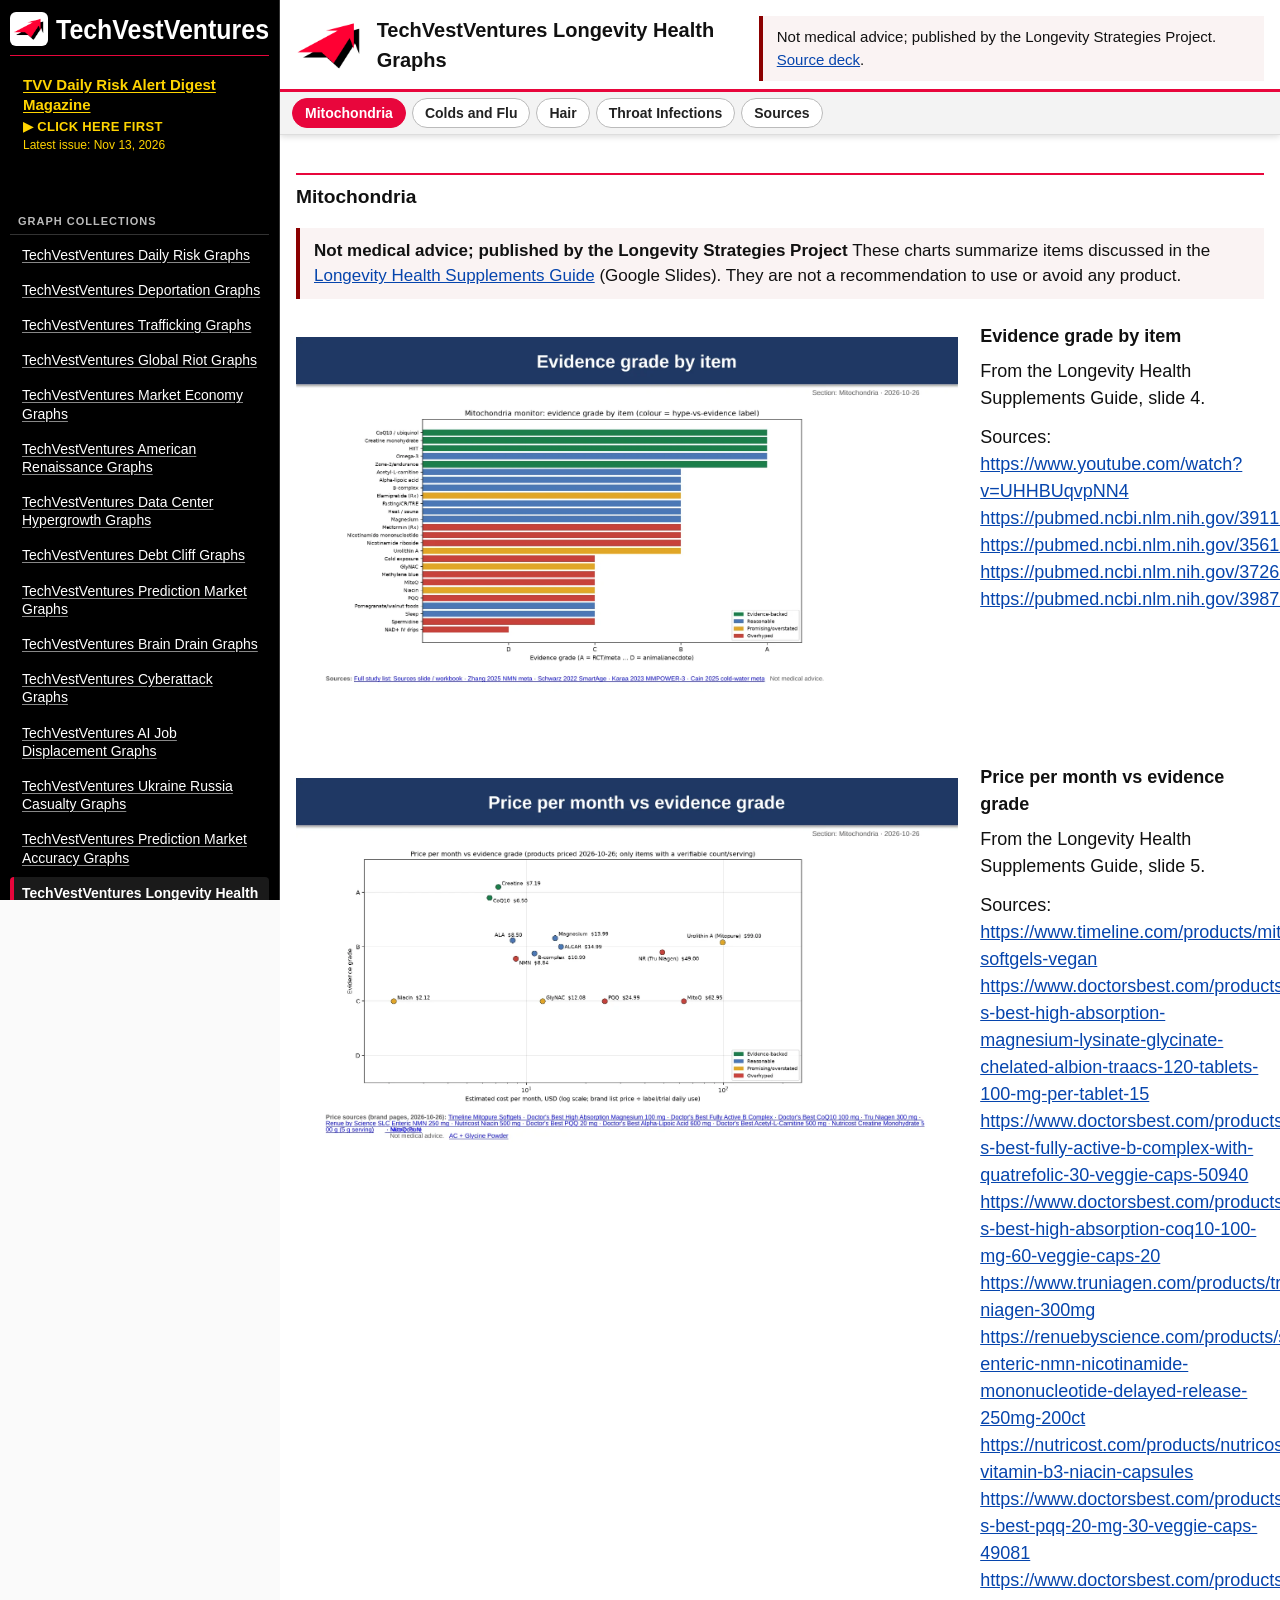
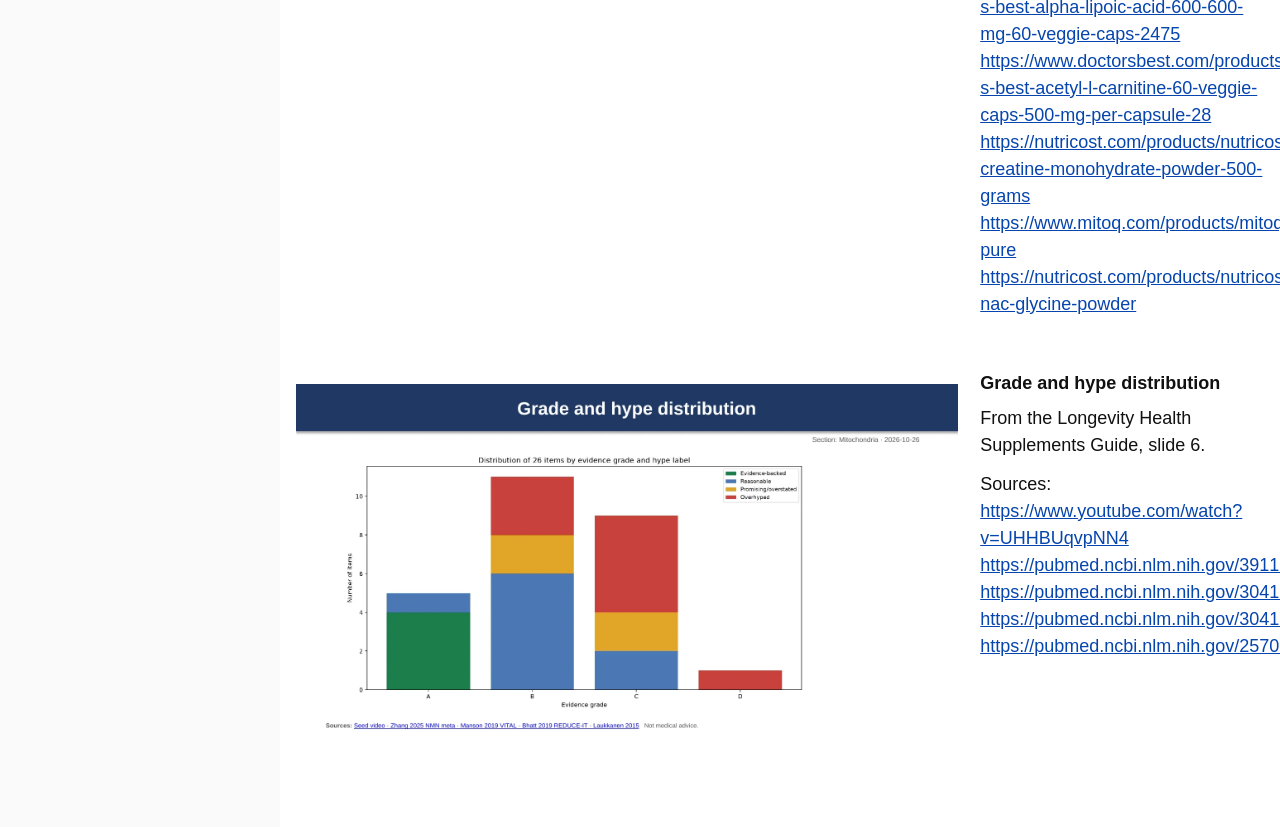
==== index.html @ 50a78c83 "Longevity Health Graphs: Mitochondria, Colds and Flu, Hair, Throat Infections (12 charts, Nov 13 202" ====
<!doctype html><html lang="en"><head><meta charset="utf-8"><meta name="viewport" content="width=device-width,initial-scale=1"><title>TechVestVentures Longevity Health Graphs</title><link rel="stylesheet" href="assets/style.css"></head><body><nav id="tvvnav" aria-label="TechVestVentures sites"><details open><summary><span class="mark"><img src="[data-uri]" alt="TechVest logo"></span><svg class="word" viewBox="0 0 214 32" preserveAspectRatio="xMinYMid meet" role="img" aria-label="TechVestVentures"><text x="0" y="26" textLength="214" lengthAdjust="spacingAndGlyphs" font-family="Arial,Helvetica,sans-serif" font-weight="700" font-size="28" fill="#fff">TechVestVentures</text></svg></summary><a class="mag" href="https://atlantean2.github.io/tvv-daily-risk-alert-digest/"><span class="t">TVV Daily Risk Alert Digest Magazine</span><span class="cta">&#9654; click here first</span><span class="sub">Latest issue: Nov 13, 2026</span></a><div class="sp2" aria-hidden="true"></div><div class="grp">Graph Collections</div><a href="https://atlantean2.github.io/tvv-daily-risk-graphs/">TechVestVentures Daily Risk Graphs</a><a href="https://atlantean2.github.io/tvv-deportation-graphs/">TechVestVentures Deportation Graphs</a><a href="https://atlantean2.github.io/tvv-trafficking-graphs/">TechVestVentures Trafficking Graphs</a><a href="https://atlantean2.github.io/tvv-global-riot-graphs/">TechVestVentures Global Riot Graphs</a><a href="https://atlantean2.github.io/tvv-market-economy-graphs/">TechVestVentures Market Economy Graphs</a><a href="https://atlantean2.github.io/tvv-american-renaissance-graphs/">TechVestVentures American Renaissance Graphs</a><a href="https://atlantean2.github.io/tvv-data-center-hypergrowth-graphs/">TechVestVentures Data Center Hypergrowth Graphs</a><a href="https://atlantean2.github.io/tvv-debt-cliff-graphs/">TechVestVentures Debt Cliff Graphs</a><a href="https://atlantean2.github.io/tvv-prediction-market-graphs/">TechVestVentures Prediction Market Graphs</a><a href="https://atlantean2.github.io/tvv-brain-drain-graphs/">TechVestVentures Brain Drain Graphs</a><a href="https://atlantean2.github.io/tvv-cyberattack-graphs/">TechVestVentures Cyberattack Graphs</a><a href="https://atlantean2.github.io/tvv-ai-job-displacement-graphs/">TechVestVentures AI Job Displacement Graphs</a><a href="https://atlantean2.github.io/tvv-ukraine-russia-casualty-graphs/">TechVestVentures Ukraine Russia Casualty Graphs</a><a href="https://atlantean2.github.io/tvv-prediction-market-accuracy-graphs/">TechVestVentures Prediction Market Accuracy Graphs</a><a class="cur" href="https://atlantean2.github.io/tvv-longevity-health-graphs/" aria-current="page">TechVestVentures Longevity Health Graphs</a><div class="sp5" aria-hidden="true"></div><div class="grp gold">Essays</div><a class="ess" href="https://atlantean2.github.io/tvv-daily-risk-alert-digest/essays/ai-job-displacement.html">AI Job Displacement</a><a class="ess" href="https://atlantean2.github.io/tvv-daily-risk-alert-digest/essays/prediction-markets.html">Prediction Markets</a><a class="ess" href="https://atlantean2.github.io/tvv-daily-risk-alert-digest/essays/ukraine-russia-casualty-claims.html">Ukraine vs Russia: Casualty Claims</a></details></nav><script>(function(){var d=document.querySelector('#tvvnav details');function f(){if(innerWidth>900)d.open=true}f();addEventListener('resize',f)})()</script><div id="top"><header><img src="assets/logo.png" alt="TVV logo"><h1>TechVestVentures Longevity Health Graphs</h1><p class="notice">Not medical advice; published by the Longevity Strategies Project. <a href="https://docs.google.com/presentation/d/1luWb64cNdOh-oY6yIQwZWTZ6tVYXsN3X/edit">Source deck</a>.</p></header><nav id="tabs" role="tablist" aria-label="Sections"><button role="tab" data-d="mitochondria" aria-selected="false">Mitochondria</button><button role="tab" data-d="colds-flu" aria-selected="false">Colds and Flu</button><button role="tab" data-d="hair" aria-selected="false">Hair</button><button role="tab" data-d="throat-infections" aria-selected="false">Throat Infections</button><button role="tab" data-d="sources" aria-selected="false">Sources</button></nav></div><main id="content"></main><script>const tabs=[...document.querySelectorAll('#tabs button')],m=document.getElementById('content'),ds=tabs.map(t=>t.dataset.d);
async function show(d){if(!ds.includes(d))d=ds[0];tabs.forEach(t=>t.setAttribute('aria-selected',t.dataset.d==d));
document.querySelector(`#tabs [data-d="${d}"]`).scrollIntoView({inline:'nearest',block:'nearest'});
m.innerHTML='<p>Loading…</p>';try{const r=await fetch('issues/'+d+'.html',{cache:'no-cache'});const doc=new DOMParser().parseFromString(await r.text(),'text/html');
const c=doc.querySelector('#issue');c.querySelectorAll('img').forEach(i=>i.setAttribute('src','issues/'+i.getAttribute('src')));
c.querySelectorAll('a[href]').forEach(a=>{const h=a.getAttribute('href');if(!/^(https?:|#)/.test(h))a.setAttribute('href','issues/'+h);if(/^http/.test(h)){a.target='_blank';a.rel='noopener'}});m.innerHTML=c.innerHTML;document.title=TT+' — '+(tabs.find(t=>t.dataset.d==d).textContent);window.scrollTo(0,0)}
catch(e){m.innerHTML='<p>Could not load '+d+'.</p>'}}
const TT=document.title;tabs.forEach(t=>t.onclick=()=>{location.hash=t.dataset.d});
addEventListener('hashchange',()=>show(location.hash.slice(1)));show(location.hash.slice(1));</script></body></html>
---- assets/style.css ----
body{margin:0;font:16px/1.5 Arial,Helvetica,sans-serif;color:#111;background:#fafafa}
#top{position:sticky;top:0;z-index:9;background:#fff;box-shadow:0 2px 6px #0002}
header{border-bottom:3px solid #e8063c;display:flex;align-items:center;gap:14px;padding:8px 16px}
header img{height:56px}header h1{font-size:1.25rem;margin:0}
#tabs{display:flex;gap:6px;overflow-x:auto;white-space:nowrap;padding:6px 12px;background:#f3f3f3;border-bottom:1px solid #ddd;-webkit-overflow-scrolling:touch}
#tabs button{flex:0 0 auto;font:600 14px Arial,sans-serif;padding:6px 12px;border:1px solid #bbb;border-radius:16px;background:#fff;color:#222;cursor:pointer}
#tabs button[aria-selected=true]{background:#e8063c;border-color:#e8063c;color:#fff}
main{max-width:1040px;margin:0 auto;padding:16px;background:#fff}
main img{width:100%;max-width:1000px;height:auto;display:block;margin:14px auto}
a{color:#0645ad;text-decoration:underline}h2{border-top:2px solid #e8063c;padding-top:8px;margin-top:22px;font-size:1.2rem;font-weight:700;scroll-margin-top:130px}
h2.priority-summary{border-top:2px solid #C9A227;text-align:center;font-size:1.25rem;margin-top:28px}
table.priority-summary{width:100%;border-collapse:collapse;margin:8px 0 20px;font-size:10.5pt}
table.priority-summary th,table.priority-summary td{vertical-align:top;padding:2px 10px 2px 0;text-align:left;font-weight:400}
table.priority-summary thead th{font-weight:700}
table.priority-summary tbody th{font-weight:700;color:#B91C1C;white-space:nowrap;width:1.2in}
main table{width:100%;border-collapse:collapse}main td{display:block;width:100%;padding:0}main td:empty{display:none}
ul.items{margin-left:24px;padding-left:1.1em}
.action-box{border:3px solid #e8063c;padding:10px 14px;margin:20px 0}a.risk-center{font-weight:700;color:#C00000}.rc-header{font-size:.9rem;color:#1a1a1a;border-bottom:2px solid #C9A227;padding-bottom:6px;margin:0 0 12px}ul.items li{margin:6px 0}
@media(max-width:600px){header img{height:40px}header h1{font-size:1rem}}
figure.g{margin:0 0 28px;padding:0}figure.g figcaption{font-size:15px;margin:4px 6px}figure.g .t{font-weight:700}
figure.g .s{font-size:14px;word-break:break-all}ul.src li{margin:4px 0;word-break:break-all}
figure.g{display:grid;grid-template-columns:minmax(0,7fr) minmax(260px,3fr);gap:22px;align-items:start;margin:0 0 40px}
figure.g img{width:100%;height:auto;max-width:none}
figure.g figcaption{font-size:18px;line-height:1.5;margin:0}figure.g figcaption p{margin:0 0 12px}
figure.g figcaption .t{font-weight:700;display:block;margin-bottom:8px}
.notice{border-left:4px solid #8B0000;background:#faf3f3;padding:10px 14px;margin:0 0 24px;font-size:17px;line-height:1.5}
header .notice{margin:8px 0 0;font-size:15px;max-width:52rem}
@media(max-width:1100px){figure.g{grid-template-columns:1fr}}

#tvvnav{position:fixed;left:0;top:0;bottom:0;width:280px;box-sizing:border-box;padding:12px 10px;background:#000;color:#fff;border-right:1px solid #333;font-family:Arial,Helvetica,sans-serif;overflow-y:auto;z-index:20}
#tvvnav summary{list-style:none;cursor:default;display:flex;align-items:center;gap:8px;border-bottom:1px solid #e8063c;padding-bottom:9px;margin-bottom:10px}
#tvvnav summary::-webkit-details-marker{display:none}
#tvvnav .mark{flex:0 0 auto;width:38px;height:34px;background:#fff;border-radius:6px;display:flex;align-items:center;justify-content:center}
#tvvnav .mark img{width:32px;height:auto;display:block}
#tvvnav .word{flex:1 1 auto;min-width:0;height:32px;display:block}
#tvvnav a,#tvvnav span.soon{display:block;font-size:14px;padding:7px 8px;margin:3px 0;border-radius:4px;line-height:1.3;border-left:4px solid transparent}
#tvvnav a{color:#fff;text-decoration:underline;text-decoration-color:#888;text-underline-offset:2px}
#tvvnav a:hover,#tvvnav a:focus{background:#222;text-decoration-color:#fff}
#tvvnav a.cur{font-weight:700;border-left-color:#e8063c;background:#1a1a1a}
#tvvnav span.soon{color:#888;font-style:italic}
#tvvnav a.mag{background:#ffd400;color:#000;font-weight:700;font-size:15px;text-decoration:none;border-left:4px solid #ffd400;padding:9px 9px 8px;margin-bottom:10px}
#tvvnav a.mag:hover,#tvvnav a.mag:focus{background:#ffe766}
#tvvnav a.mag.cur{border-left-color:#e8063c}
#tvvnav a.mag .t{text-decoration:underline;text-underline-offset:2px}
#tvvnav a.mag .cta{display:block;margin-top:5px;font-size:13px;font-weight:700;text-transform:uppercase;letter-spacing:.3px}
#tvvnav a.mag .sub{display:block;font-size:12px;font-weight:400;margin-top:2px}
#tvvnav a.mag:not(.cur){background:transparent;color:#ffd400;border-left:4px solid transparent}
#tvvnav a.mag:not(.cur):hover,#tvvnav a.mag:not(.cur):focus{background:#1a1a1a}
#tvvnav .sp2{height:2.6em}#tvvnav .sp5{height:6.5em}
#tvvnav .grp{font-size:11px;font-weight:700;letter-spacing:1px;text-transform:uppercase;color:#bbb;padding:0 8px 4px;margin:0 0 4px;border-bottom:1px solid #333}
#tvvnav .grp.gold{color:#ffd400;border-bottom-color:#5a4b00}
#tvvnav a.ess{color:#ffd400;font-weight:700;text-decoration-color:#8a7300}
#tvvnav a.ess:hover,#tvvnav a.ess:focus{background:#1a1a1a;text-decoration-color:#ffd400}
#tvvnav a.ess.cur{background:#ffd400;color:#000;border-left-color:#e8063c;text-decoration:none}
body{padding-left:280px}
@media(max-width:900px){body{padding-left:0}#tvvnav{position:static;width:auto;border-right:0;border-bottom:2px solid #e8063c;padding:8px 12px}
#tvvnav summary{cursor:pointer;margin:0;border:0;padding:2px 0}#tvvnav .word{max-width:250px}
#tvvnav summary::after{content:"\2630";color:#fff;font-size:22px;margin-left:auto;padding-left:8px}}
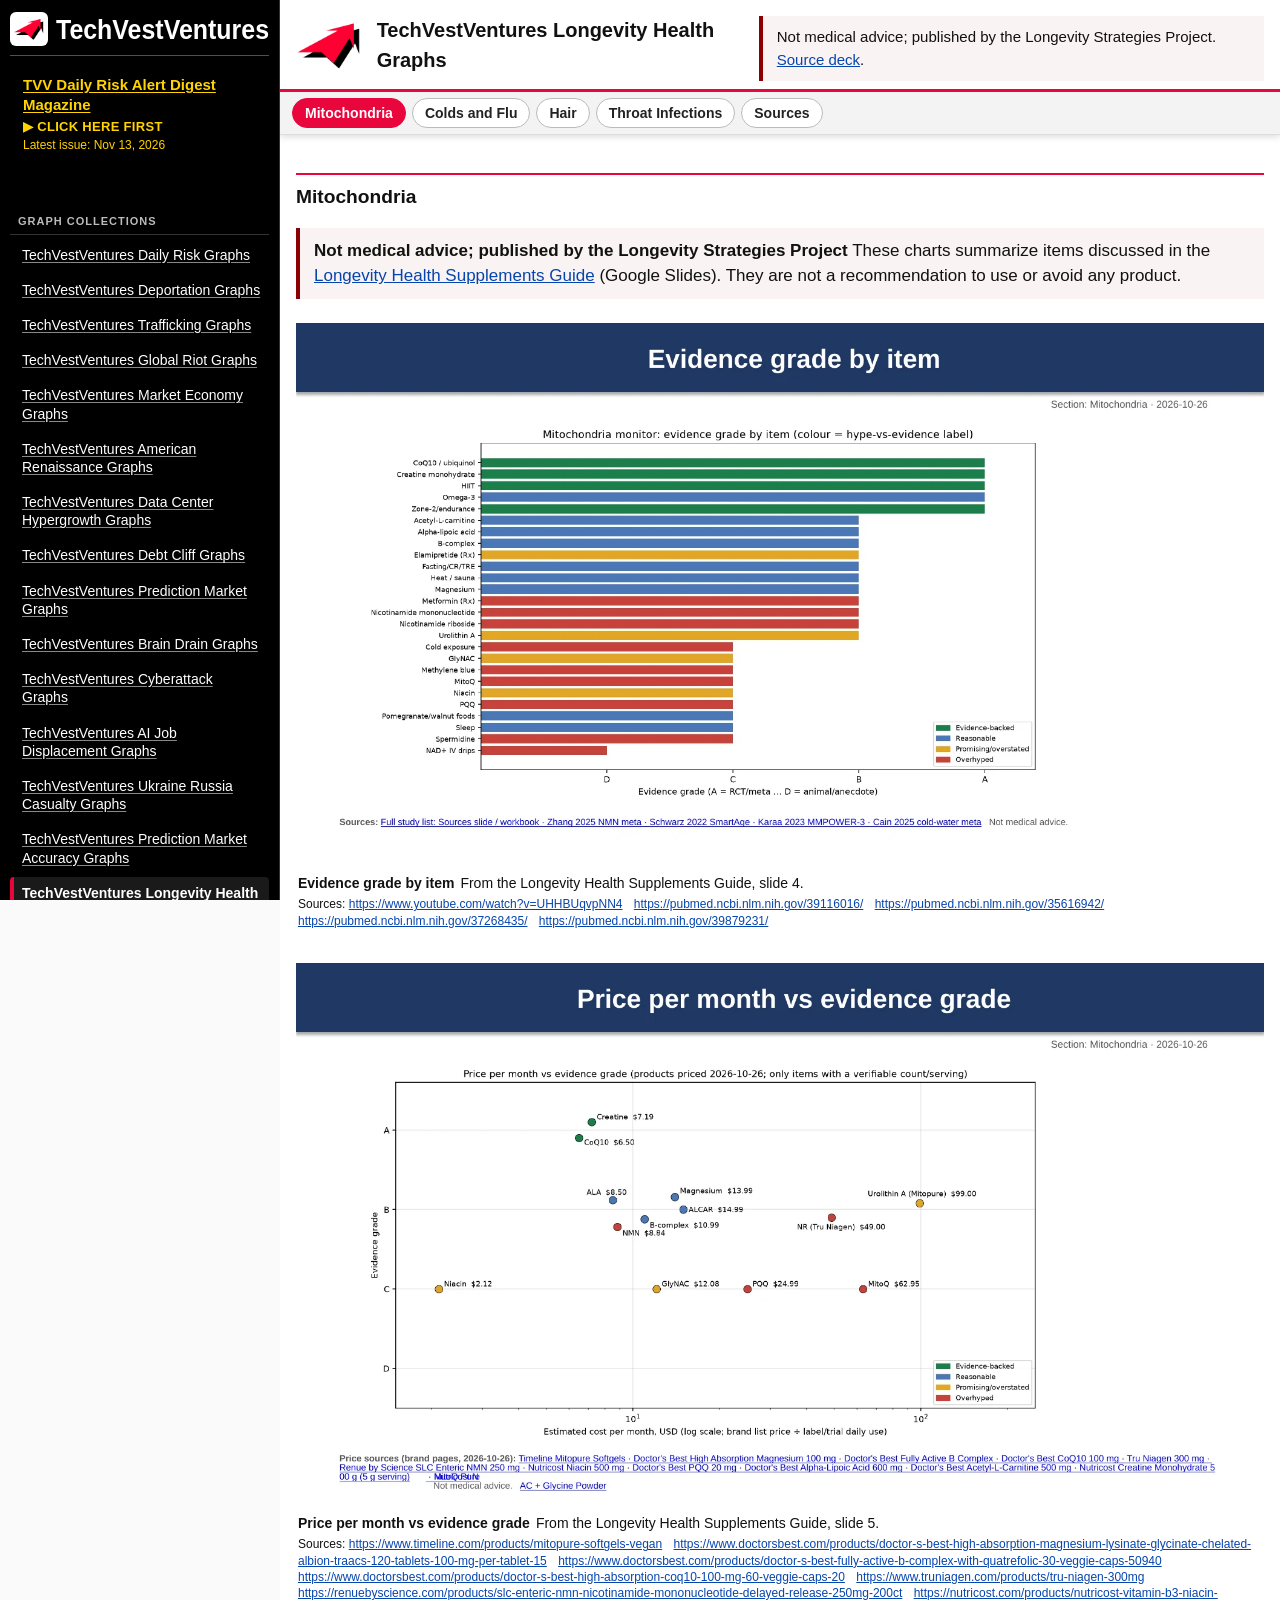
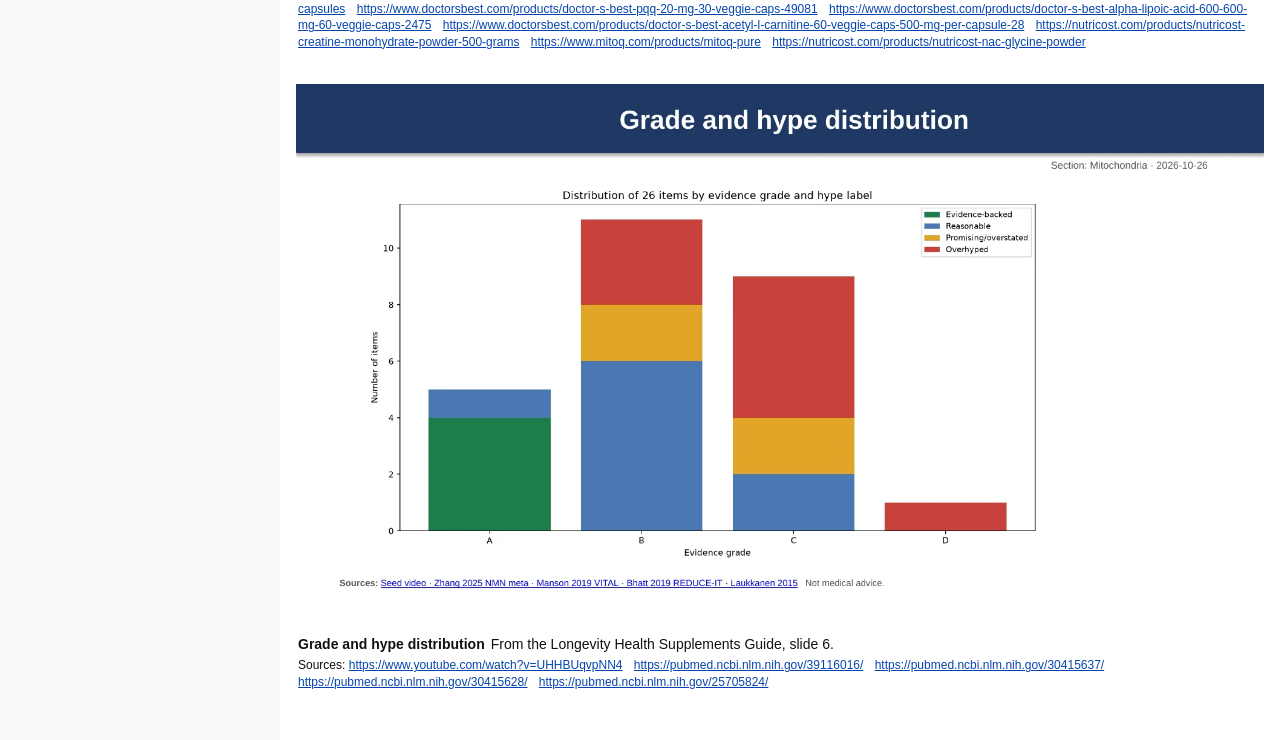
==== commit 536d4846: "Graphs: full-width, sources below in small text, click-to-enlarge lightbox" ====
--- a/index.html
+++ b/index.html
@@ -1,4 +1,4 @@
-<!doctype html><html lang="en"><head><meta charset="utf-8"><meta name="viewport" content="width=device-width,initial-scale=1"><title>TechVestVentures Longevity Health Graphs</title><link rel="stylesheet" href="assets/style.css"></head><body><nav id="tvvnav" aria-label="TechVestVentures sites"><details open><summary><span class="mark"><img src="[data-uri]" alt="TechVest logo"></span><svg class="word" viewBox="0 0 214 32" preserveAspectRatio="xMinYMid meet" role="img" aria-label="TechVestVentures"><text x="0" y="26" textLength="214" lengthAdjust="spacingAndGlyphs" font-family="Arial,Helvetica,sans-serif" font-weight="700" font-size="28" fill="#fff">TechVestVentures</text></svg></summary><a class="mag" href="https://atlantean2.github.io/tvv-daily-risk-alert-digest/"><span class="t">TVV Daily Risk Alert Digest Magazine</span><span class="cta">&#9654; click here first</span><span class="sub">Latest issue: Nov 13, 2026</span></a><div class="sp2" aria-hidden="true"></div><div class="grp">Graph Collections</div><a href="https://atlantean2.github.io/tvv-daily-risk-graphs/">TechVestVentures Daily Risk Graphs</a><a href="https://atlantean2.github.io/tvv-deportation-graphs/">TechVestVentures Deportation Graphs</a><a href="https://atlantean2.github.io/tvv-trafficking-graphs/">TechVestVentures Trafficking Graphs</a><a href="https://atlantean2.github.io/tvv-global-riot-graphs/">TechVestVentures Global Riot Graphs</a><a href="https://atlantean2.github.io/tvv-market-economy-graphs/">TechVestVentures Market Economy Graphs</a><a href="https://atlantean2.github.io/tvv-american-renaissance-graphs/">TechVestVentures American Renaissance Graphs</a><a href="https://atlantean2.github.io/tvv-data-center-hypergrowth-graphs/">TechVestVentures Data Center Hypergrowth Graphs</a><a href="https://atlantean2.github.io/tvv-debt-cliff-graphs/">TechVestVentures Debt Cliff Graphs</a><a href="https://atlantean2.github.io/tvv-prediction-market-graphs/">TechVestVentures Prediction Market Graphs</a><a href="https://atlantean2.github.io/tvv-brain-drain-graphs/">TechVestVentures Brain Drain Graphs</a><a href="https://atlantean2.github.io/tvv-cyberattack-graphs/">TechVestVentures Cyberattack Graphs</a><a href="https://atlantean2.github.io/tvv-ai-job-displacement-graphs/">TechVestVentures AI Job Displacement Graphs</a><a href="https://atlantean2.github.io/tvv-ukraine-russia-casualty-graphs/">TechVestVentures Ukraine Russia Casualty Graphs</a><a href="https://atlantean2.github.io/tvv-prediction-market-accuracy-graphs/">TechVestVentures Prediction Market Accuracy Graphs</a><a class="cur" href="https://atlantean2.github.io/tvv-longevity-health-graphs/" aria-current="page">TechVestVentures Longevity Health Graphs</a><div class="sp5" aria-hidden="true"></div><div class="grp gold">Essays</div><a class="ess" href="https://atlantean2.github.io/tvv-daily-risk-alert-digest/essays/ai-job-displacement.html">AI Job Displacement</a><a class="ess" href="https://atlantean2.github.io/tvv-daily-risk-alert-digest/essays/prediction-markets.html">Prediction Markets</a><a class="ess" href="https://atlantean2.github.io/tvv-daily-risk-alert-digest/essays/ukraine-russia-casualty-claims.html">Ukraine vs Russia: Casualty Claims</a></details></nav><script>(function(){var d=document.querySelector('#tvvnav details');function f(){if(innerWidth>900)d.open=true}f();addEventListener('resize',f)})()</script><div id="top"><header><img src="assets/logo.png" alt="TVV logo"><h1>TechVestVentures Longevity Health Graphs</h1><p class="notice">Not medical advice; published by the Longevity Strategies Project. <a href="https://docs.google.com/presentation/d/1luWb64cNdOh-oY6yIQwZWTZ6tVYXsN3X/edit">Source deck</a>.</p></header><nav id="tabs" role="tablist" aria-label="Sections"><button role="tab" data-d="mitochondria" aria-selected="false">Mitochondria</button><button role="tab" data-d="colds-flu" aria-selected="false">Colds and Flu</button><button role="tab" data-d="hair" aria-selected="false">Hair</button><button role="tab" data-d="throat-infections" aria-selected="false">Throat Infections</button><button role="tab" data-d="sources" aria-selected="false">Sources</button></nav></div><main id="content"></main><script>const tabs=[...document.querySelectorAll('#tabs button')],m=document.getElementById('content'),ds=tabs.map(t=>t.dataset.d);
+<!doctype html><html lang="en"><head><meta charset="utf-8"><meta name="viewport" content="width=device-width,initial-scale=1"><title>TechVestVentures Longevity Health Graphs</title><link rel="icon" href="assets/favicon.svg" type="image/svg+xml"><link rel="icon" href="assets/favicon-32.png" sizes="32x32" type="image/png"><link rel="apple-touch-icon" href="assets/apple-touch-icon.png"><link rel="stylesheet" href="assets/style.css"></head><body><nav id="tvvnav" aria-label="TechVestVentures sites"><details open><summary><span class="mark"><img src="[data-uri]" alt="TechVest logo"></span><svg class="word" viewBox="0 0 214 32" preserveAspectRatio="xMinYMid meet" role="img" aria-label="TechVestVentures"><text x="0" y="26" textLength="214" lengthAdjust="spacingAndGlyphs" font-family="Arial,Helvetica,sans-serif" font-weight="700" font-size="28" fill="#fff">TechVestVentures</text></svg></summary><a class="mag" href="https://atlantean2.github.io/tvv-daily-risk-alert-digest/"><span class="t">TVV Daily Risk Alert Digest Magazine</span><span class="cta">&#9654; click here first</span><span class="sub">Latest issue: Nov 13, 2026</span></a><div class="sp2" aria-hidden="true"></div><div class="grp">Graph Collections</div><a href="https://atlantean2.github.io/tvv-daily-risk-graphs/">TechVestVentures Daily Risk Graphs</a><a href="https://atlantean2.github.io/tvv-deportation-graphs/">TechVestVentures Deportation Graphs</a><a href="https://atlantean2.github.io/tvv-trafficking-graphs/">TechVestVentures Trafficking Graphs</a><a href="https://atlantean2.github.io/tvv-global-riot-graphs/">TechVestVentures Global Riot Graphs</a><a href="https://atlantean2.github.io/tvv-market-economy-graphs/">TechVestVentures Market Economy Graphs</a><a href="https://atlantean2.github.io/tvv-american-renaissance-graphs/">TechVestVentures American Renaissance Graphs</a><a href="https://atlantean2.github.io/tvv-data-center-hypergrowth-graphs/">TechVestVentures Data Center Hypergrowth Graphs</a><a href="https://atlantean2.github.io/tvv-debt-cliff-graphs/">TechVestVentures Debt Cliff Graphs</a><a href="https://atlantean2.github.io/tvv-prediction-market-graphs/">TechVestVentures Prediction Market Graphs</a><a href="https://atlantean2.github.io/tvv-brain-drain-graphs/">TechVestVentures Brain Drain Graphs</a><a href="https://atlantean2.github.io/tvv-cyberattack-graphs/">TechVestVentures Cyberattack Graphs</a><a href="https://atlantean2.github.io/tvv-ai-job-displacement-graphs/">TechVestVentures AI Job Displacement Graphs</a><a href="https://atlantean2.github.io/tvv-ukraine-russia-casualty-graphs/">TechVestVentures Ukraine Russia Casualty Graphs</a><a href="https://atlantean2.github.io/tvv-prediction-market-accuracy-graphs/">TechVestVentures Prediction Market Accuracy Graphs</a><a class="cur" href="https://atlantean2.github.io/tvv-longevity-health-graphs/" aria-current="page">TechVestVentures Longevity Health Graphs</a><div class="sp5" aria-hidden="true"></div><div class="grp gold">Essays</div><a class="ess" href="https://atlantean2.github.io/tvv-daily-risk-alert-digest/essays/ai-job-displacement.html">AI Job Displacement</a><a class="ess" href="https://atlantean2.github.io/tvv-daily-risk-alert-digest/essays/prediction-markets.html">Prediction Markets</a><a class="ess" href="https://atlantean2.github.io/tvv-daily-risk-alert-digest/essays/ukraine-russia-casualty-claims.html">Ukraine vs Russia: Casualty Claims</a><div class="sp5" aria-hidden="true"></div><div class="grp teal">Longevity Watch</div><a class="lwd" href="https://atlantean2.github.io/tvv-longevity-watcher-digest/"><span class="t">Longevity Watch</span><span class="cta">&#9654; weekly digest</span><span class="sub">New issue every Friday</span></a></details></nav><script>(function(){var d=document.querySelector('#tvvnav details');function f(){if(innerWidth>900)d.open=true}f();addEventListener('resize',f)})()</script><div id="top"><header><img src="assets/logo.png" alt="TVV logo"><h1>TechVestVentures Longevity Health Graphs</h1><p class="notice">Not medical advice; published by the Longevity Strategies Project. <a href="https://docs.google.com/presentation/d/1luWb64cNdOh-oY6yIQwZWTZ6tVYXsN3X/edit">Source deck</a>.</p></header><nav id="tabs" role="tablist" aria-label="Sections"><button role="tab" data-d="mitochondria" aria-selected="false">Mitochondria</button><button role="tab" data-d="colds-flu" aria-selected="false">Colds and Flu</button><button role="tab" data-d="hair" aria-selected="false">Hair</button><button role="tab" data-d="throat-infections" aria-selected="false">Throat Infections</button><button role="tab" data-d="sources" aria-selected="false">Sources</button></nav></div><main id="content"></main><script>const tabs=[...document.querySelectorAll('#tabs button')],m=document.getElementById('content'),ds=tabs.map(t=>t.dataset.d);
 async function show(d){if(!ds.includes(d))d=ds[0];tabs.forEach(t=>t.setAttribute('aria-selected',t.dataset.d==d));
 document.querySelector(`#tabs [data-d="${d}"]`).scrollIntoView({inline:'nearest',block:'nearest'});
 m.innerHTML='<p>Loading…</p>';try{const r=await fetch('issues/'+d+'.html',{cache:'no-cache'});const doc=new DOMParser().parseFromString(await r.text(),'text/html');
@@ -6,4 +6,4 @@
 c.querySelectorAll('a[href]').forEach(a=>{const h=a.getAttribute('href');if(!/^(https?:|#)/.test(h))a.setAttribute('href','issues/'+h);if(/^http/.test(h)){a.target='_blank';a.rel='noopener'}});m.innerHTML=c.innerHTML;document.title=TT+' — '+(tabs.find(t=>t.dataset.d==d).textContent);window.scrollTo(0,0)}
 catch(e){m.innerHTML='<p>Could not load '+d+'.</p>'}}
 const TT=document.title;tabs.forEach(t=>t.onclick=()=>{location.hash=t.dataset.d});
-addEventListener('hashchange',()=>show(location.hash.slice(1)));show(location.hash.slice(1));</script></body></html>+addEventListener('hashchange',()=>show(location.hash.slice(1)));show(location.hash.slice(1));</script><div id="lb" role="dialog" aria-label="Enlarged graph"><img alt=""><span class="hint">Click or press Esc to close</span></div><script>(function(){var lb=document.getElementById('lb'),im=lb.querySelector('img');function close(){lb.classList.remove('on');im.removeAttribute('src')}document.addEventListener('click',function(e){var a=e.target.closest&&e.target.closest('a.zoom');if(a){e.preventDefault();im.src=a.href;im.alt=a.getAttribute('data-alt')||'';lb.classList.add('on');return}if(lb.classList.contains('on'))close()});document.addEventListener('keydown',function(e){if(e.key==='Escape')close()})})()</script></body></html>
--- a/assets/style.css
+++ b/assets/style.css
@@ -8,24 +8,32 @@
 main{max-width:1040px;margin:0 auto;padding:16px;background:#fff}
 main img{width:100%;max-width:1000px;height:auto;display:block;margin:14px auto}
 a{color:#0645ad;text-decoration:underline}h2{border-top:2px solid #e8063c;padding-top:8px;margin-top:22px;font-size:1.2rem;font-weight:700;scroll-margin-top:130px}
-h2.priority-summary{border-top:2px solid #C9A227;text-align:center;font-size:1.25rem;margin-top:28px}
-table.priority-summary{width:100%;border-collapse:collapse;margin:8px 0 20px;font-size:10.5pt}
+h2.priority-summary{border-top:2px solid #C9A227;text-align:left;font-size:1.25rem;margin:28px 0 0;color:#EE0000}
+table.priority-summary{width:100%;border-collapse:collapse;margin:2px 0 20px;font-size:10.5pt}
 table.priority-summary th,table.priority-summary td{vertical-align:top;padding:2px 10px 2px 0;text-align:left;font-weight:400}
-table.priority-summary thead th{font-weight:700}
-table.priority-summary tbody th{font-weight:700;color:#B91C1C;white-space:nowrap;width:1.2in}
+table.priority-summary thead th{font-weight:700;color:#111}
+table.priority-summary tbody th{font-weight:700;color:#B91C1C;white-space:nowrap;width:1.35in}
 main table{width:100%;border-collapse:collapse}main td{display:block;width:100%;padding:0}main td:empty{display:none}
 ul.items{margin-left:24px;padding-left:1.1em}
 .action-box{border:3px solid #e8063c;padding:10px 14px;margin:20px 0}a.risk-center{font-weight:700;color:#C00000}.rc-header{font-size:.9rem;color:#1a1a1a;border-bottom:2px solid #C9A227;padding-bottom:6px;margin:0 0 12px}ul.items li{margin:6px 0}
 @media(max-width:600px){header img{height:40px}header h1{font-size:1rem}}
 figure.g{margin:0 0 28px;padding:0}figure.g figcaption{font-size:15px;margin:4px 6px}figure.g .t{font-weight:700}
 figure.g .s{font-size:14px;word-break:break-all}ul.src li{margin:4px 0;word-break:break-all}
-figure.g{display:grid;grid-template-columns:minmax(0,7fr) minmax(260px,3fr);gap:22px;align-items:start;margin:0 0 40px}
-figure.g img{width:100%;height:auto;max-width:none}
-figure.g figcaption{font-size:18px;line-height:1.5;margin:0}figure.g figcaption p{margin:0 0 12px}
-figure.g figcaption .t{font-weight:700;display:block;margin-bottom:8px}
+/* 2026-11-15 (Michael): graphs full width, no side-by-side thumbnails; sources small, directly below; click = lightbox */
+main{max-width:1500px}
+figure.g{display:block;margin:0 0 34px;padding:0}
+figure.g a.zoom{display:block;cursor:zoom-in}
+figure.g img{display:block;width:100%;max-width:none;height:auto;margin:0}
+figure.g figcaption{font-size:14px;line-height:1.4;margin:6px 2px 0}figure.g figcaption p{margin:0}
+figure.g figcaption .t{font-weight:700;display:inline;margin-right:6px}
+figure.g figcaption .slide{display:inline}
+figure.g figcaption .srcs{display:block;font-size:12px;line-height:1.35;margin-top:3px;overflow-wrap:anywhere}
+figure.g figcaption .srcs a{margin-right:8px}
 .notice{border-left:4px solid #8B0000;background:#faf3f3;padding:10px 14px;margin:0 0 24px;font-size:17px;line-height:1.5}
 header .notice{margin:8px 0 0;font-size:15px;max-width:52rem}
-@media(max-width:1100px){figure.g{grid-template-columns:1fr}}
+#lb{position:fixed;inset:0;z-index:100;background:rgba(0,0,0,.92);display:none;align-items:center;justify-content:center;padding:12px;cursor:zoom-out}
+#lb.on{display:flex}#lb img{max-width:100%;max-height:100%;object-fit:contain;background:#fff}
+#lb .hint{position:absolute;top:8px;right:14px;color:#fff;font:13px Arial,sans-serif}
 
 #tvvnav{position:fixed;left:0;top:0;bottom:0;width:280px;box-sizing:border-box;padding:12px 10px;background:#000;color:#fff;border-right:1px solid #333;font-family:Arial,Helvetica,sans-serif;overflow-y:auto;z-index:20}
 #tvvnav summary{list-style:none;cursor:default;display:flex;align-items:center;gap:8px;border-bottom:1px solid #e8063c;padding-bottom:9px;margin-bottom:10px}
@@ -52,6 +60,14 @@
 #tvvnav a.ess{color:#ffd400;font-weight:700;text-decoration-color:#8a7300}
 #tvvnav a.ess:hover,#tvvnav a.ess:focus{background:#1a1a1a;text-decoration-color:#ffd400}
 #tvvnav a.ess.cur{background:#ffd400;color:#000;border-left-color:#e8063c;text-decoration:none}
+#tvvnav .grp.teal{color:#2ee6c0;border-bottom-color:#0f5c4d}
+#tvvnav a.lwd{display:block;border:1px solid #2ee6c0;border-left:4px solid #2ee6c0;background:#04201a;color:#2ee6c0;font-weight:700;font-size:15px;text-decoration:none;padding:9px 9px 8px;margin:3px 0}
+#tvvnav a.lwd:hover,#tvvnav a.lwd:focus{background:#0a3a30}
+#tvvnav a.lwd .t{text-decoration:underline;text-underline-offset:2px}
+#tvvnav a.lwd .cta{display:block;margin-top:5px;font-size:13px;text-transform:uppercase;letter-spacing:.3px}
+#tvvnav a.lwd .sub{display:block;font-size:12px;font-weight:400;margin-top:2px;color:#9ff0de}
+#tvvnav a.lwd.cur{background:#2ee6c0;color:#000;border-left-color:#e8063c}
+#tvvnav a.lwd.cur .sub{color:#000}
 body{padding-left:280px}
 @media(max-width:900px){body{padding-left:0}#tvvnav{position:static;width:auto;border-right:0;border-bottom:2px solid #e8063c;padding:8px 12px}
 #tvvnav summary{cursor:pointer;margin:0;border:0;padding:2px 0}#tvvnav .word{max-width:250px}
